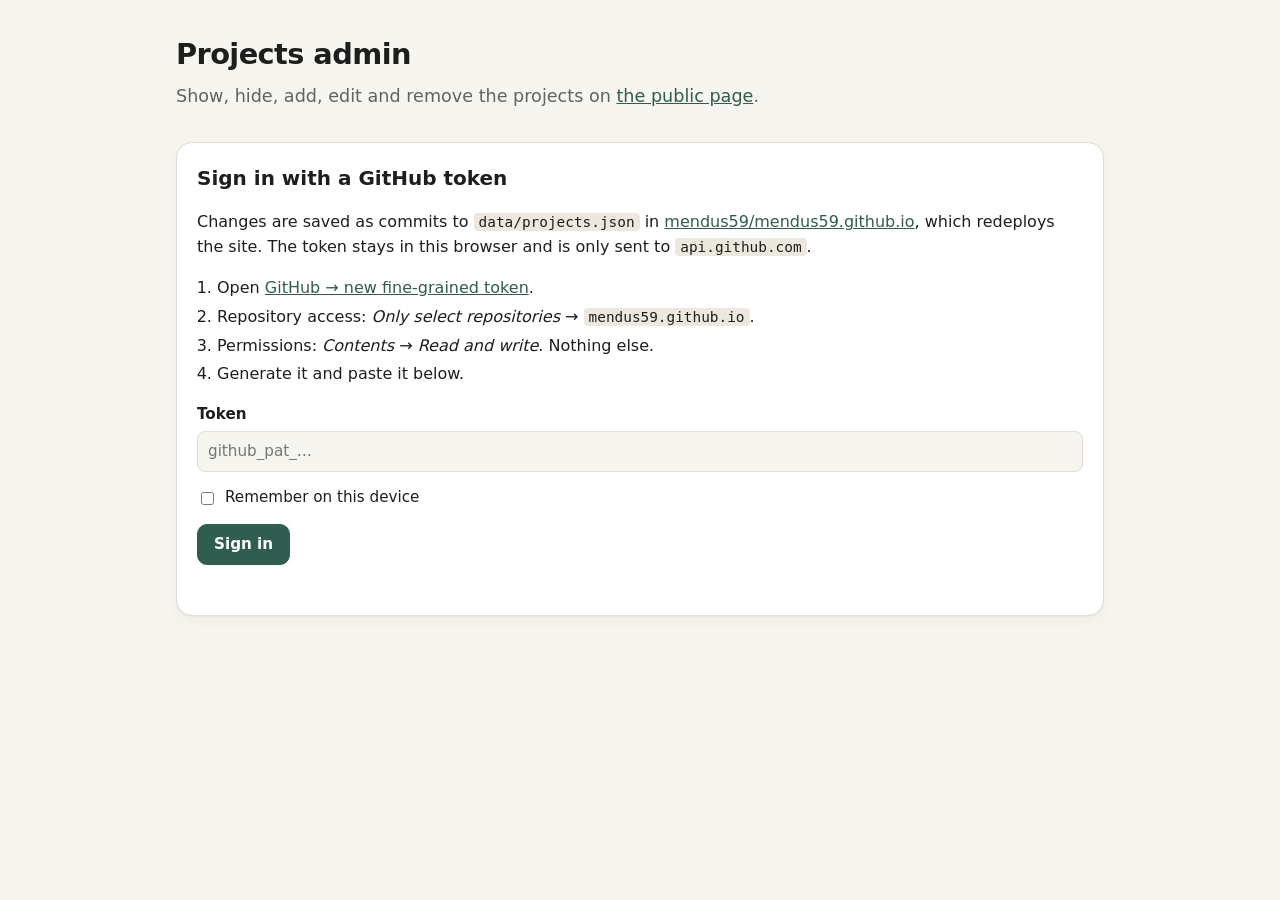
==== admin/index.html @ fb1f2f93 "Add a projects admin panel at /admin/ Show, hide, add, edit, reorder and remove projects in data/pro" ====
<!doctype html>
<html lang="en">
<head>
  <meta charset="utf-8">
  <meta name="viewport" content="width=device-width, initial-scale=1">
  <meta name="robots" content="noindex, nofollow">
  <meta http-equiv="Content-Security-Policy" content="default-src 'self'; connect-src https://api.github.com; img-src 'self' https: data: blob:; style-src 'self'; script-src 'self'; base-uri 'self'; form-action 'none'">
  <meta name="referrer" content="no-referrer">
  <base href="../">
  <title>Projects admin</title>
  <link rel="icon" href="assets/favicon.svg" type="image/svg+xml">
  <link rel="stylesheet" href="assets/styles.css">
  <link rel="stylesheet" href="admin/admin.css">
  <script type="module" src="admin/admin.js"></script>
</head>
<body>
  <header class="site-header admin-header">
    <div class="wrap">
      <h1>Projects admin</h1>
      <p class="tagline">Show, hide, add, edit and remove the projects on <a href="./">the public page</a>.</p>
    </div>
  </header>

  <main class="wrap">
    <!-- Sign in -->
    <section id="signin" class="panel" hidden>
      <h2>Sign in with a GitHub token</h2>
      <p>Changes are saved as commits to <code>data/projects.json</code> in
        <a href="https://github.com/mendus59/mendus59.github.io">mendus59/mendus59.github.io</a>, which redeploys the site.
        The token stays in this browser and is only sent to <code>api.github.com</code>.</p>
      <ol class="steps">
        <li>Open <a href="https://github.com/settings/personal-access-tokens/new" target="_blank" rel="noopener">GitHub → new fine-grained token</a>.</li>
        <li>Repository access: <em>Only select repositories</em> → <code>mendus59.github.io</code>.</li>
        <li>Permissions: <em>Contents</em> → <em>Read and write</em>. Nothing else.</li>
        <li>Generate it and paste it below.</li>
      </ol>
      <form id="signin-form" class="stack-form">
        <label>Token <input id="token" type="password" autocomplete="off" spellcheck="false" required placeholder="github_pat_…"></label>
        <label class="check"><input id="remember" type="checkbox"> Remember on this device</label>
        <div class="row"><button class="btn btn-primary" type="submit">Sign in</button></div>
        <p id="signin-error" class="error" role="alert"></p>
      </form>
    </section>

    <!-- Project list -->
    <section id="list" hidden>
      <div class="toolbar">
        <p id="status" class="muted" role="status"></p>
        <div class="row">
          <button id="add" class="btn" type="button">Add project</button>
          <button id="reload" class="btn" type="button">Reload</button>
          <button id="signout" class="btn" type="button">Sign out</button>
        </div>
      </div>
      <ol id="rows" class="rows"></ol>
      <div id="publish-bar" class="publish-bar" hidden>
        <input id="commit-msg" type="text" aria-label="Commit message" placeholder="Describe the change (optional)">
        <button id="discard" class="btn" type="button">Discard</button>
        <button id="publish" class="btn btn-primary" type="button">Publish changes</button>
      </div>
    </section>

    <!-- Editor -->
    <section id="editor" hidden>
      <div class="editor-grid">
        <form id="edit-form" class="panel stack-form" novalidate>
          <h2 id="editor-title">Edit project</h2>
          <label>Name <input name="name" required></label>
          <label>Slug <small class="muted">short id, letters/numbers/-/_</small>
            <input name="slug" required pattern="[A-Za-z0-9_-]+"></label>
          <label>Summary <small class="muted">one line under the title</small><input name="tagline"></label>
          <label>Short description <small class="muted">one bullet per line</small>
            <textarea name="description" rows="5"></textarea></label>
          <label>Tags <small class="muted">comma separated; these become the filter chips</small><input name="skills"></label>
          <label>Built with <small class="muted">comma separated</small><input name="stack"></label>
          <fieldset>
            <legend>Icon</legend>
            <label>Path or URL <input name="icon" placeholder="assets/icons/my-project.svg"></label>
            <label>…or upload a square image <input name="iconFile" type="file" accept="image/png,image/svg+xml,image/jpeg,image/webp"></label>
          </fieldset>
          <fieldset>
            <legend>Links</legend>
            <div id="links"></div>
            <button id="add-link" class="btn" type="button">Add link</button>
          </fieldset>
          <label class="check"><input name="hidden" type="checkbox"> Hidden from the public page</label>
          <label class="check"><input name="private" type="checkbox"> Show a "Private" badge (don't add a source link)</label>
          <p id="edit-error" class="error" role="alert"></p>
          <div class="row">
            <button class="btn btn-primary" type="submit">Done</button>
            <button id="cancel-edit" class="btn" type="button">Cancel</button>
          </div>
        </form>
        <div>
          <h2 class="preview-label muted">Preview</h2>
          <ul id="preview" class="projects preview"></ul>
        </div>
      </div>
    </section>
  </main>
</body>
</html>
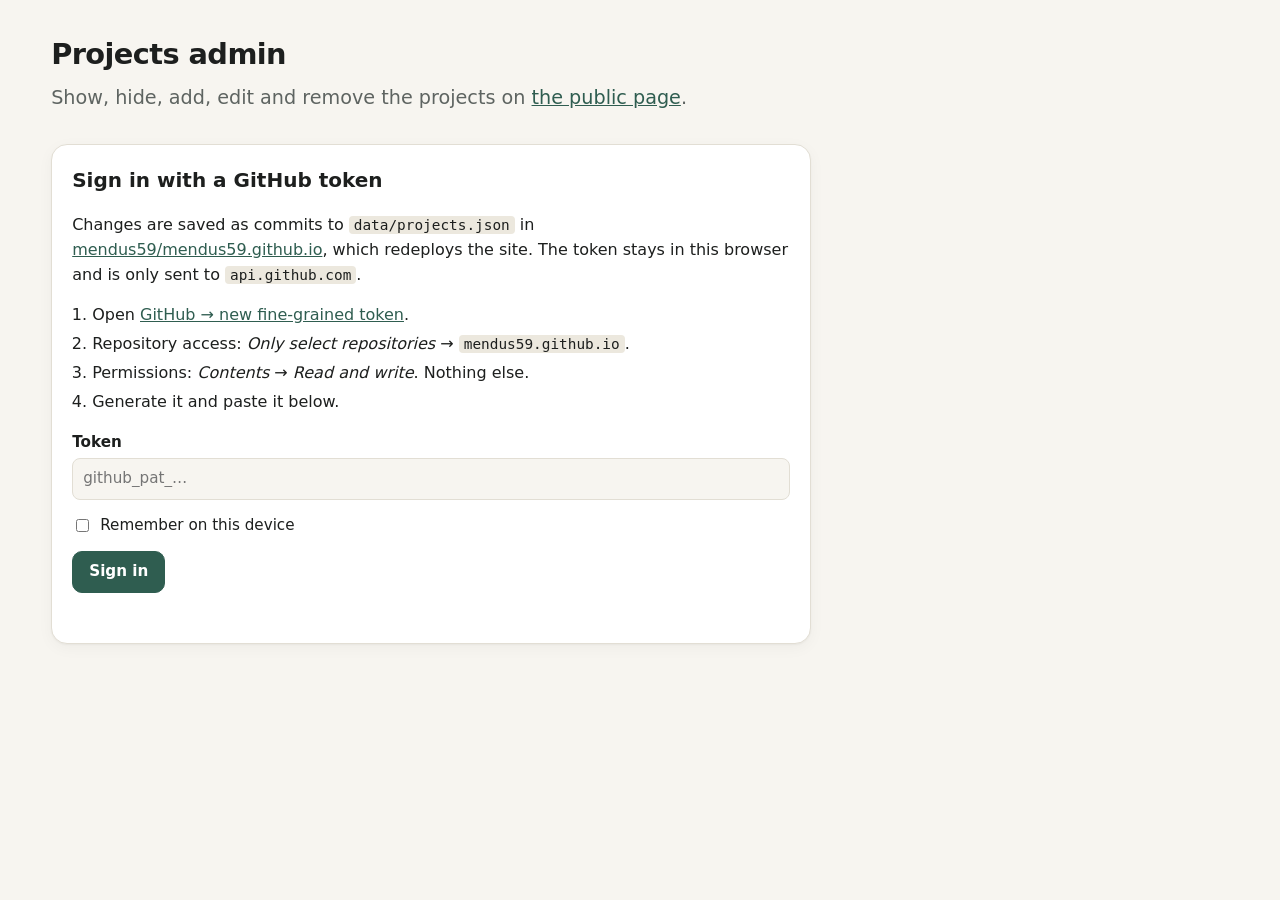
==== commit 8c440df0: "Sync project card summaries daily from each project's README A scheduled workflow reads the site-sum" ====
--- a/admin/index.html
+++ b/admin/index.html
@@ -68,6 +68,10 @@
           <label>Name <input name="name" required></label>
           <label>Slug <small class="muted">short id, letters/numbers/-/_</small>
             <input name="slug" required pattern="[A-Za-z0-9_-]+"></label>
+          <label class="check"><input name="summarySync" type="checkbox"> Keep the summary in sync with the project's README</label>
+          <p id="sync-note" class="muted note" hidden>The summary and description come from the
+            <code>site-summary</code> section of <span id="sync-repo"></span>'s README and are refreshed daily.
+            Edit the README to change them, or untick the box to write your own here.</p>
           <label>Summary <small class="muted">one line under the title</small><input name="tagline"></label>
           <label>Short description <small class="muted">one bullet per line</small>
             <textarea name="description" rows="5"></textarea></label>
